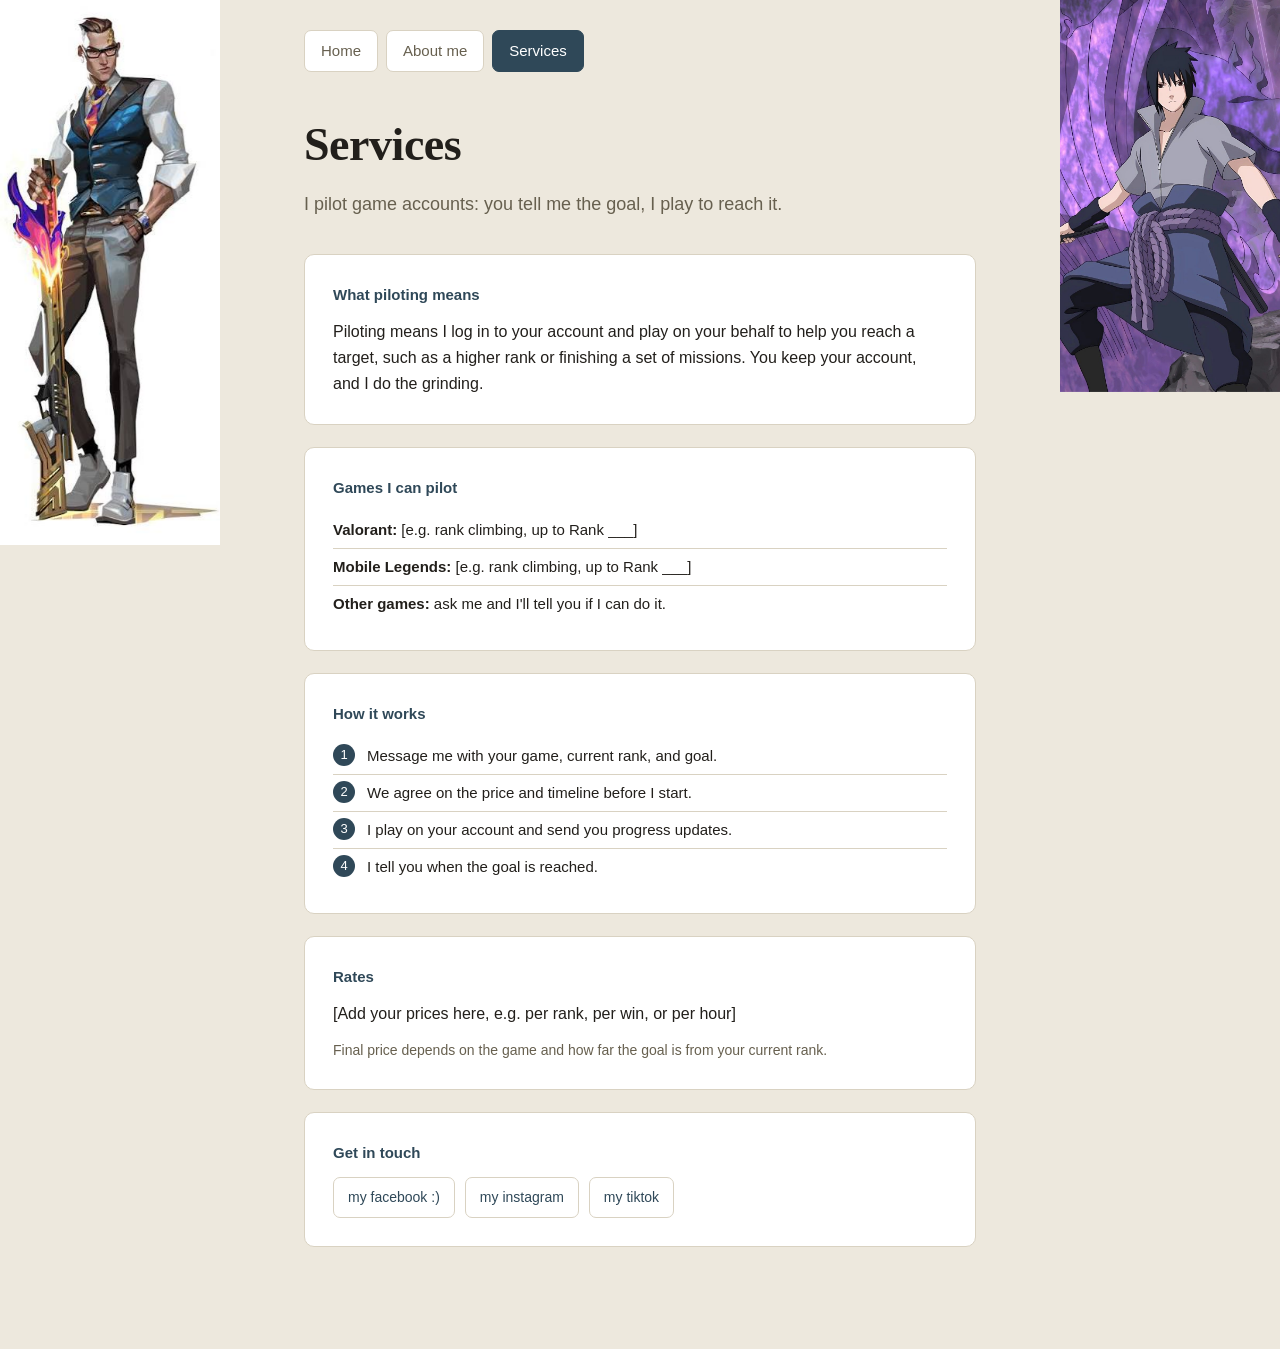
==== services.html @ a7d45290 "Add files via upload" ====
<!DOCTYPE html>
<html lang="en">
<head>
<meta charset="UTF-8">
<meta name="viewport" content="width=device-width, initial-scale=1">
<title>Earl Lawrence B. Taer — Services</title>
<link rel="stylesheet" href="style.css">
</head>
<body>
<img class="side-banner left" src="chamber.jpg" alt="">
<img class="side-banner right" src="sasuke.jpg" alt="">
<div class="wrap">
<nav>
  <a href="index.html">Home</a>
  <a href="about.html">About me</a>
  <a href="services.html" aria-current="page">Services</a>
</nav>
  <h1 class="page-title">Services</h1>
  <p class="page-sub">I pilot game accounts: you tell me the goal, I play to reach it.</p>

  <section>
    <h2>What piloting means</h2>
    <p>Piloting means I log in to your account and play on your behalf to help you reach a target, such as a higher rank or finishing a set of missions. You keep your account, and I do the grinding.</p>
  </section>

  <section>
    <h2>Games I can pilot</h2>
    <ul class="plain">
      <li><strong>Valorant:</strong> [e.g. rank climbing, up to Rank ___]</li>
      <li><strong>Mobile Legends:</strong> [e.g. rank climbing, up to Rank ___]</li>
      <li><strong>Other games:</strong> ask me and I'll tell you if I can do it.</li>
    </ul>
  </section>

  <section>
    <h2>How it works</h2>
    <ol class="plain">
      <li>Message me with your game, current rank, and goal.</li>
      <li>We agree on the price and timeline before I start.</li>
      <li>I play on your account and send you progress updates.</li>
      <li>I tell you when the goal is reached.</li>
    </ol>
  </section>

  <section>
    <h2>Rates</h2>
    <p>[Add your prices here, e.g. per rank, per win, or per hour]</p>
    <p class="note">Final price depends on the game and how far the goal is from your current rank.</p>
  </section>

  <section>
    <h2>Get in touch</h2>
    <div class="links">
      <a href="https://www.facebook.com/lawrence.taer.2025">my facebook :)</a>
      <a href="https://www.instagram.com/lawrencetaer">my instagram</a>
      <a href="http://www.tiktok.com/@iamunderrthewater">my tiktok</a>
    </div>
  </section>
</div>
</body>
</html>
---- style.css ----
:root{--bg:#EDE8DD;--card:#FFFFFF;--border:#D9D2C2;--ink:#221F1B;--ink-soft:#67604F;--accent:#2F4858;--banner-width:220px;}
*{box-sizing:border-box;}
body{margin:0;background:var(--bg);color:var(--ink);font-family:-apple-system,BlinkMacSystemFont,"Segoe UI",Roboto,Helvetica,Arial,sans-serif;line-height:1.6;}
.side-banner{position:fixed;top:0;bottom:0;width:var(--banner-width);object-fit:cover;z-index:0;}
.side-banner.left{left:0;}
.side-banner.right{right:0;}
@media (max-width:900px){.side-banner{display:none;}}
.wrap{position:relative;z-index:1;background:var(--bg);max-width:720px;margin:0 auto;padding:30px 24px 80px;}
nav{display:flex;gap:8px;margin-bottom:36px;}
nav a{font-size:15px;text-decoration:none;color:var(--ink-soft);border:1px solid var(--border);border-radius:7px;padding:8px 16px;background:var(--card);}
nav a:hover{border-color:var(--accent);color:var(--accent);}
nav a[aria-current="page"]{background:var(--accent);border-color:var(--accent);color:#fff;}
nav a:focus-visible,.links a:focus-visible{outline:2px solid var(--accent);outline-offset:2px;}
.hero{display:flex;align-items:center;gap:24px;margin-bottom:48px;}
.hero img{width:120px;height:120px;border-radius:50%;object-fit:cover;border:3px solid var(--card);box-shadow:0 0 0 1px var(--border);flex-shrink:0;}
.hero h1,.page-title{font-family:Georgia,"Iowan Old Style","Palatino Linotype",serif;font-size:clamp(32px,5vw,46px);margin:0 0 8px;letter-spacing:-0.01em;}
.hero .tagline,.page-sub{font-size:18px;color:var(--ink-soft);margin:0;}
.page-sub{margin-bottom:36px;}
@media (max-width:480px){.hero{flex-direction:column;text-align:center;}}
section{background:var(--card);border:1px solid var(--border);border-radius:10px;padding:28px;margin-bottom:22px;}
section h2{font-size:15px;margin:0 0 12px;color:var(--accent);}
section p{margin:0 0 12px;font-size:16px;}
section p:last-child{margin-bottom:0;}
ul.plain,ol.plain{list-style:none;margin:0;padding:0;}
ul.plain li,ol.plain li{padding:6px 0;border-bottom:1px solid var(--border);font-size:15px;}
ul.plain li:last-child,ol.plain li:last-child{border-bottom:none;}
ol.plain{counter-reset:step;}
ol.plain li{counter-increment:step;padding-left:34px;position:relative;}
ol.plain li::before{content:counter(step);position:absolute;left:0;top:6px;width:22px;height:22px;border-radius:50%;background:var(--accent);color:#fff;font-size:13px;text-align:center;line-height:22px;}
.note{font-size:14px;color:var(--ink-soft);}
.links{display:flex;flex-wrap:wrap;gap:10px;}
.links a{font-size:14px;text-decoration:none;color:var(--accent);border:1px solid var(--border);border-radius:7px;padding:8px 14px;}
.links a:hover{border-color:var(--accent);}
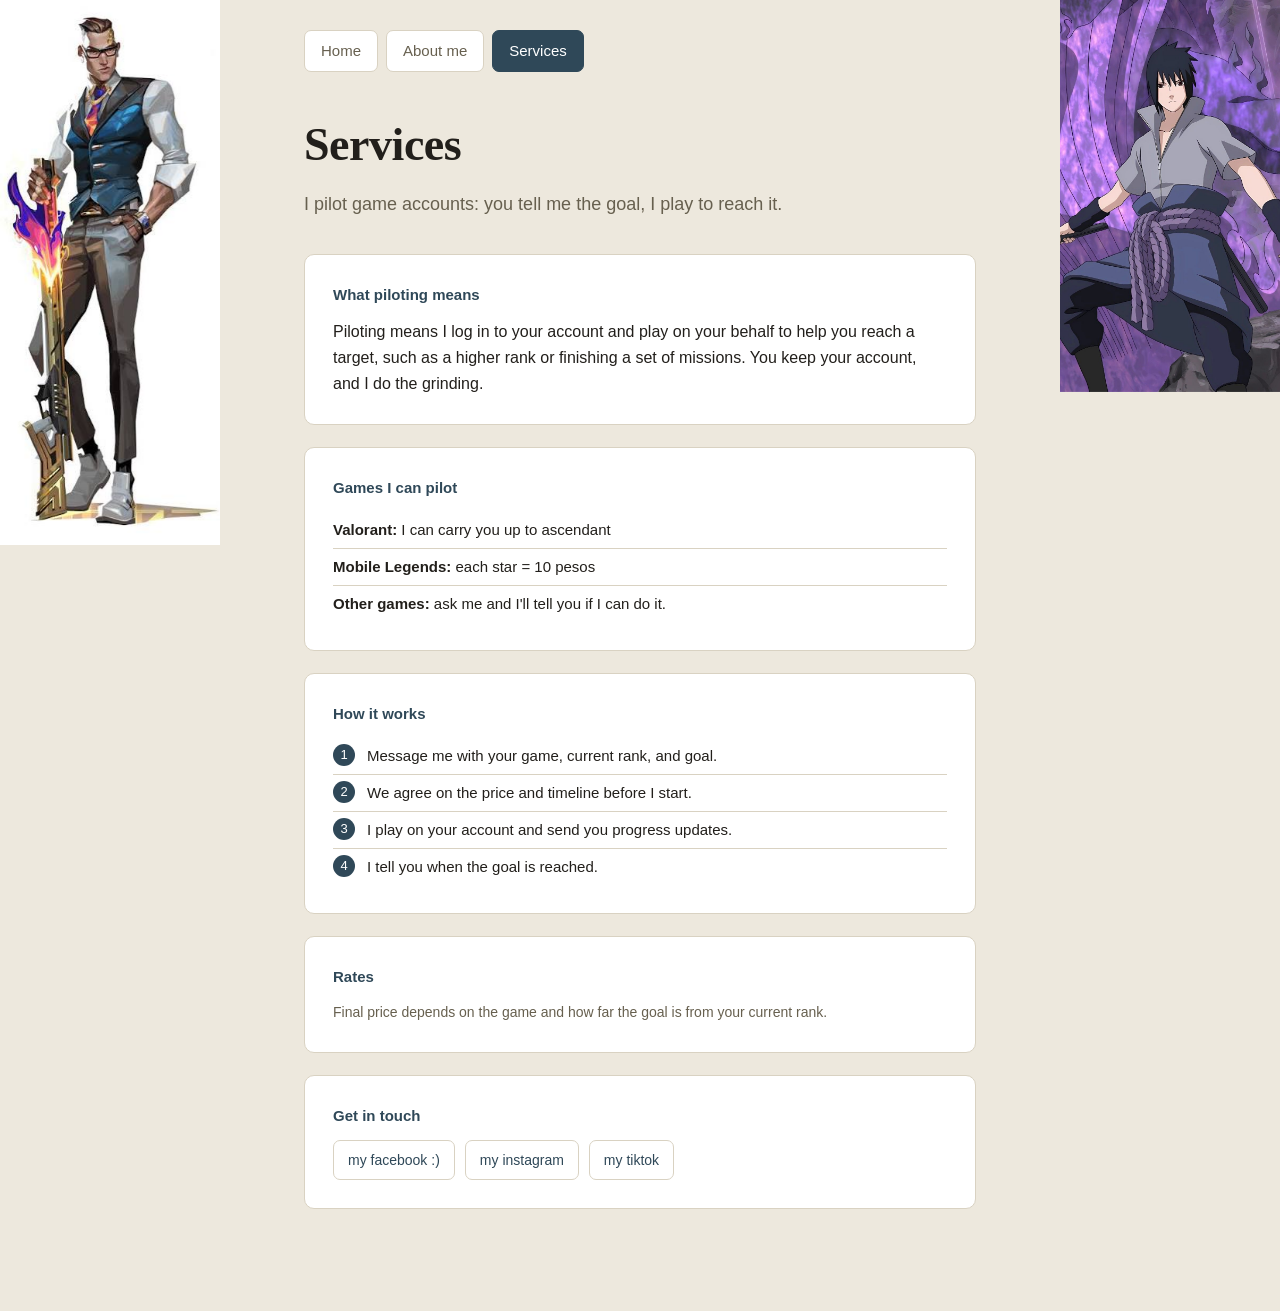
==== commit d60ae1fb: "Update services.html" ====
--- a/services.html
+++ b/services.html
@@ -26,8 +26,8 @@
   <section>
     <h2>Games I can pilot</h2>
     <ul class="plain">
-      <li><strong>Valorant:</strong> [e.g. rank climbing, up to Rank ___]</li>
-      <li><strong>Mobile Legends:</strong> [e.g. rank climbing, up to Rank ___]</li>
+      <li><strong>Valorant:</strong> I can carry you up to ascendant</li>
+      <li><strong>Mobile Legends:</strong> each star = 10 pesos</li>
       <li><strong>Other games:</strong> ask me and I'll tell you if I can do it.</li>
     </ul>
   </section>
@@ -44,7 +44,6 @@
 
   <section>
     <h2>Rates</h2>
-    <p>[Add your prices here, e.g. per rank, per win, or per hour]</p>
     <p class="note">Final price depends on the game and how far the goal is from your current rank.</p>
   </section>
 
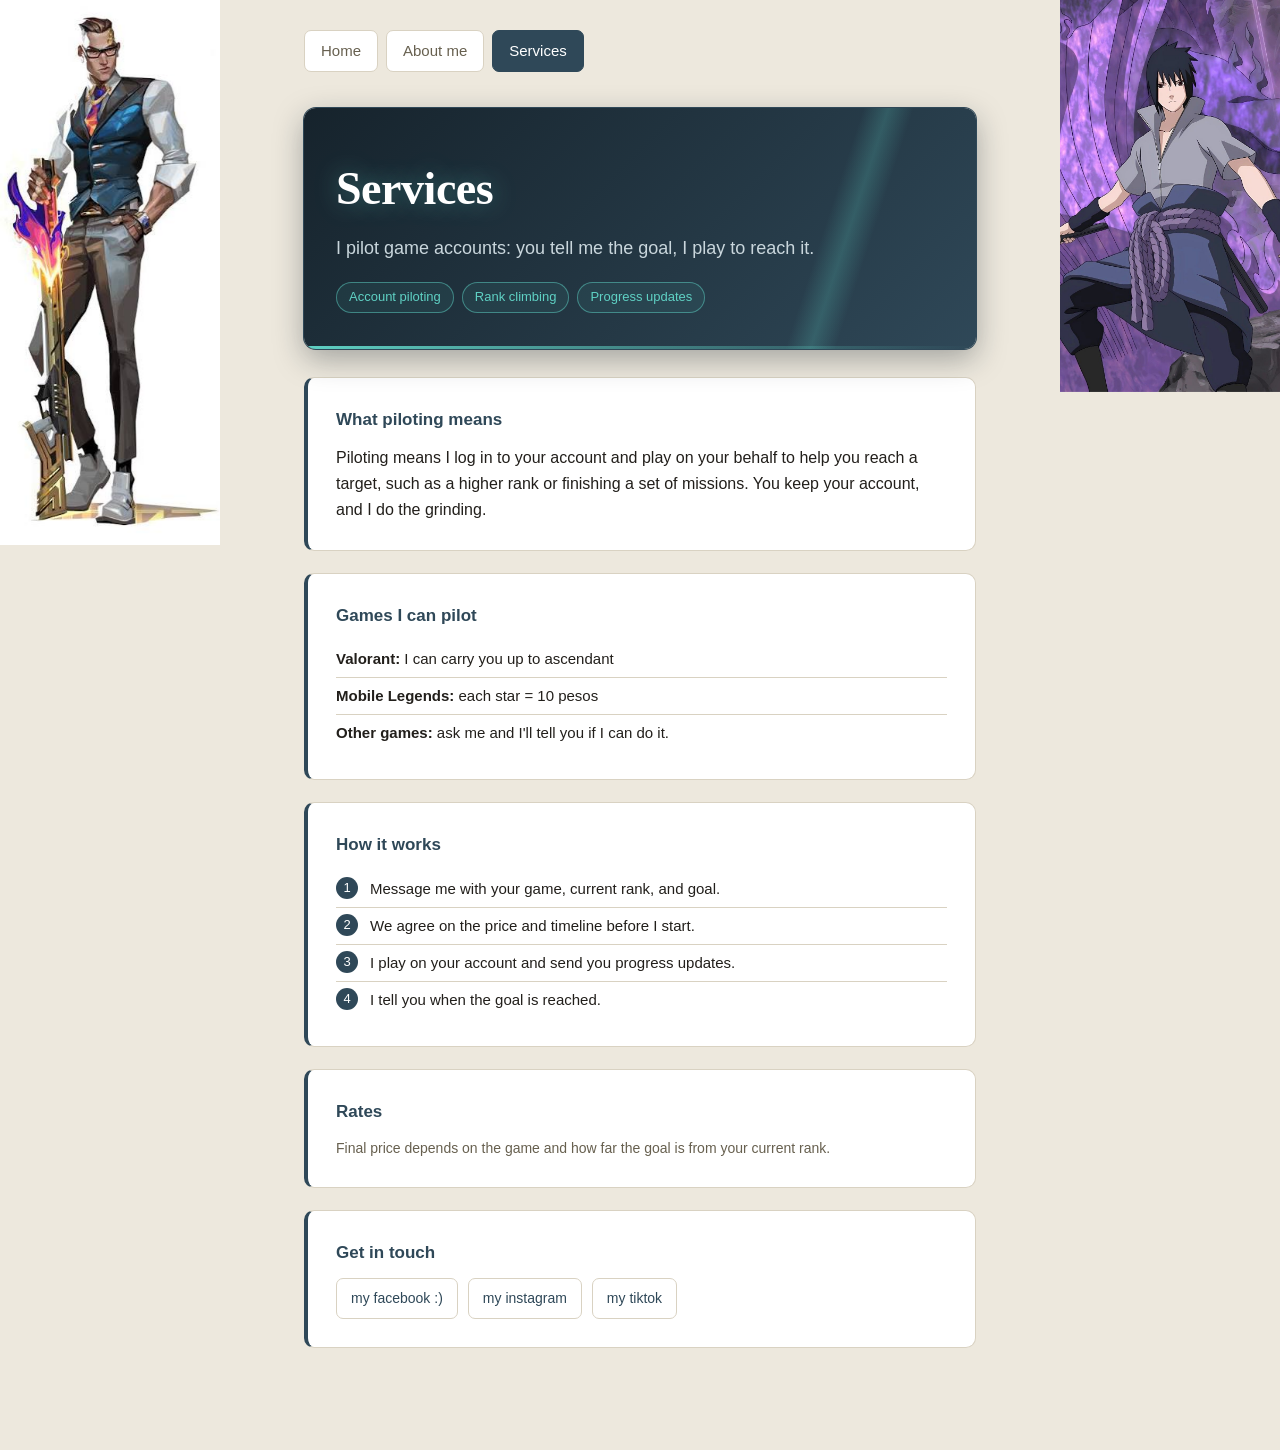
==== commit c106b71f: "Update services.html" ====
--- a/services.html
+++ b/services.html
@@ -4,9 +4,9 @@
 <meta charset="UTF-8">
 <meta name="viewport" content="width=device-width, initial-scale=1">
 <title>Earl Lawrence B. Taer — Services</title>
-<link rel="stylesheet" href="style.css">
+<link rel="stylesheet" href="style.css?v=3">
 </head>
-<body>
+<body class="epic">
 <img class="side-banner left" src="chamber.jpg" alt="">
 <img class="side-banner right" src="sasuke.jpg" alt="">
 <div class="wrap">
@@ -15,8 +15,14 @@
   <a href="about.html">About me</a>
   <a href="services.html" aria-current="page">Services</a>
 </nav>
-  <h1 class="page-title">Services</h1>
-  <p class="page-sub">I pilot game accounts: you tell me the goal, I play to reach it.</p>
+  <div class="page-hero">
+    <div class="hero-text">
+    <h1 class="page-title">Services</h1>
+    <p class="page-sub">I pilot game accounts: you tell me the goal, I play to reach it.</p>
+    <div class="chips"><span>Account piloting</span><span>Rank climbing</span><span>Progress updates</span></div>
+    </div>
+    <img class="hero-img" src="piloting.jpg" alt="" onerror="this.style.display='none'">
+  </div>
 
   <section>
     <h2>What piloting means</h2>
--- a/style.css
+++ b/style.css
@@ -1,11 +1,11 @@
-:root{--bg:#EDE8DD;--card:#FFFFFF;--border:#D9D2C2;--ink:#221F1B;--ink-soft:#67604F;--accent:#2F4858;--banner-width:220px;}
+:root{--bg:#EDE8DD;--card:#FFFFFF;--border:#D9D2C2;--ink:#221F1B;--ink-soft:#67604F;--accent:#2F4858;--content-width:720px;--banner-gap:40px;--banner-width:220px;}
 *{box-sizing:border-box;}
 body{margin:0;background:var(--bg);color:var(--ink);font-family:-apple-system,BlinkMacSystemFont,"Segoe UI",Roboto,Helvetica,Arial,sans-serif;line-height:1.6;}
 .side-banner{position:fixed;top:0;bottom:0;width:var(--banner-width);object-fit:cover;z-index:0;}
 .side-banner.left{left:0;}
 .side-banner.right{right:0;}
 @media (max-width:900px){.side-banner{display:none;}}
-.wrap{position:relative;z-index:1;background:var(--bg);max-width:720px;margin:0 auto;padding:30px 24px 80px;}
+.wrap{position:relative;z-index:1;background:var(--bg);max-width:var(--content-width);margin:0 auto;padding:30px 24px 80px;}
 nav{display:flex;gap:8px;margin-bottom:36px;}
 nav a{font-size:15px;text-decoration:none;color:var(--ink-soft);border:1px solid var(--border);border-radius:7px;padding:8px 16px;background:var(--card);}
 nav a:hover{border-color:var(--accent);color:var(--accent);}
@@ -31,3 +31,28 @@
 .links{display:flex;flex-wrap:wrap;gap:10px;}
 .links a{font-size:14px;text-decoration:none;color:var(--accent);border:1px solid var(--border);border-radius:7px;padding:8px 14px;}
 .links a:hover{border-color:var(--accent);}
+
+/* ---- Epic touches (Home + Services only) ---- */
+body.epic{--glow:#5FD1C4;--deep:#16232C;}
+.page-hero{position:relative;overflow:hidden;border-radius:12px;padding:44px 32px 36px;margin-bottom:28px;color:#fff;
+  background:linear-gradient(135deg,var(--deep) 0%,var(--accent) 100%);
+  box-shadow:0 0 0 1px var(--accent),0 10px 30px rgba(22,35,44,.35);
+  animation:heroIn .7s ease-out both;}
+.page-hero::before{content:"";position:absolute;top:-40%;right:-10%;width:60%;height:200%;
+  background:linear-gradient(100deg,transparent 45%,rgba(95,209,196,.22) 50%,transparent 55%);transform:rotate(8deg);}
+.page-hero::after{content:"";position:absolute;left:0;right:0;bottom:0;height:3px;background:linear-gradient(90deg,var(--glow),transparent);}
+.page-hero .page-title{position:relative;color:#fff;margin:0 0 8px;text-shadow:0 0 24px rgba(95,209,196,.45);}
+.page-hero .page-sub{position:relative;color:#C9D6DC;margin:0 0 20px;}
+.chips{position:relative;display:flex;flex-wrap:wrap;gap:8px;}
+.chips span{font-size:13px;color:var(--glow);border:1px solid rgba(95,209,196,.5);border-radius:999px;padding:4px 12px;background:rgba(95,209,196,.08);}
+body.epic section{border-left:4px solid var(--accent);transition:border-color .2s,box-shadow .2s;}
+body.epic section:hover{border-left-color:var(--glow);box-shadow:0 4px 16px rgba(47,72,88,.15);}
+body.epic section h2{font-size:17px;}
+@keyframes heroIn{from{opacity:0;transform:translateY(10px);}to{opacity:1;transform:none;}}
+@media (prefers-reduced-motion:reduce){.page-hero{animation:none;}body.epic section{transition:none;}}
+
+/* ---- Hero image slot ---- */
+.page-hero{display:flex;align-items:center;justify-content:space-between;gap:24px;}
+.hero-text{position:relative;flex:1;min-width:0;}
+.hero-img{position:relative;z-index:1;width:170px;height:170px;object-fit:cover;border-radius:12px;border:2px solid var(--glow);box-shadow:0 0 22px rgba(95,209,196,.35);flex-shrink:0;}
+@media (max-width:600px){.page-hero{flex-direction:column;align-items:stretch;}.hero-img{width:100%;height:180px;}}
